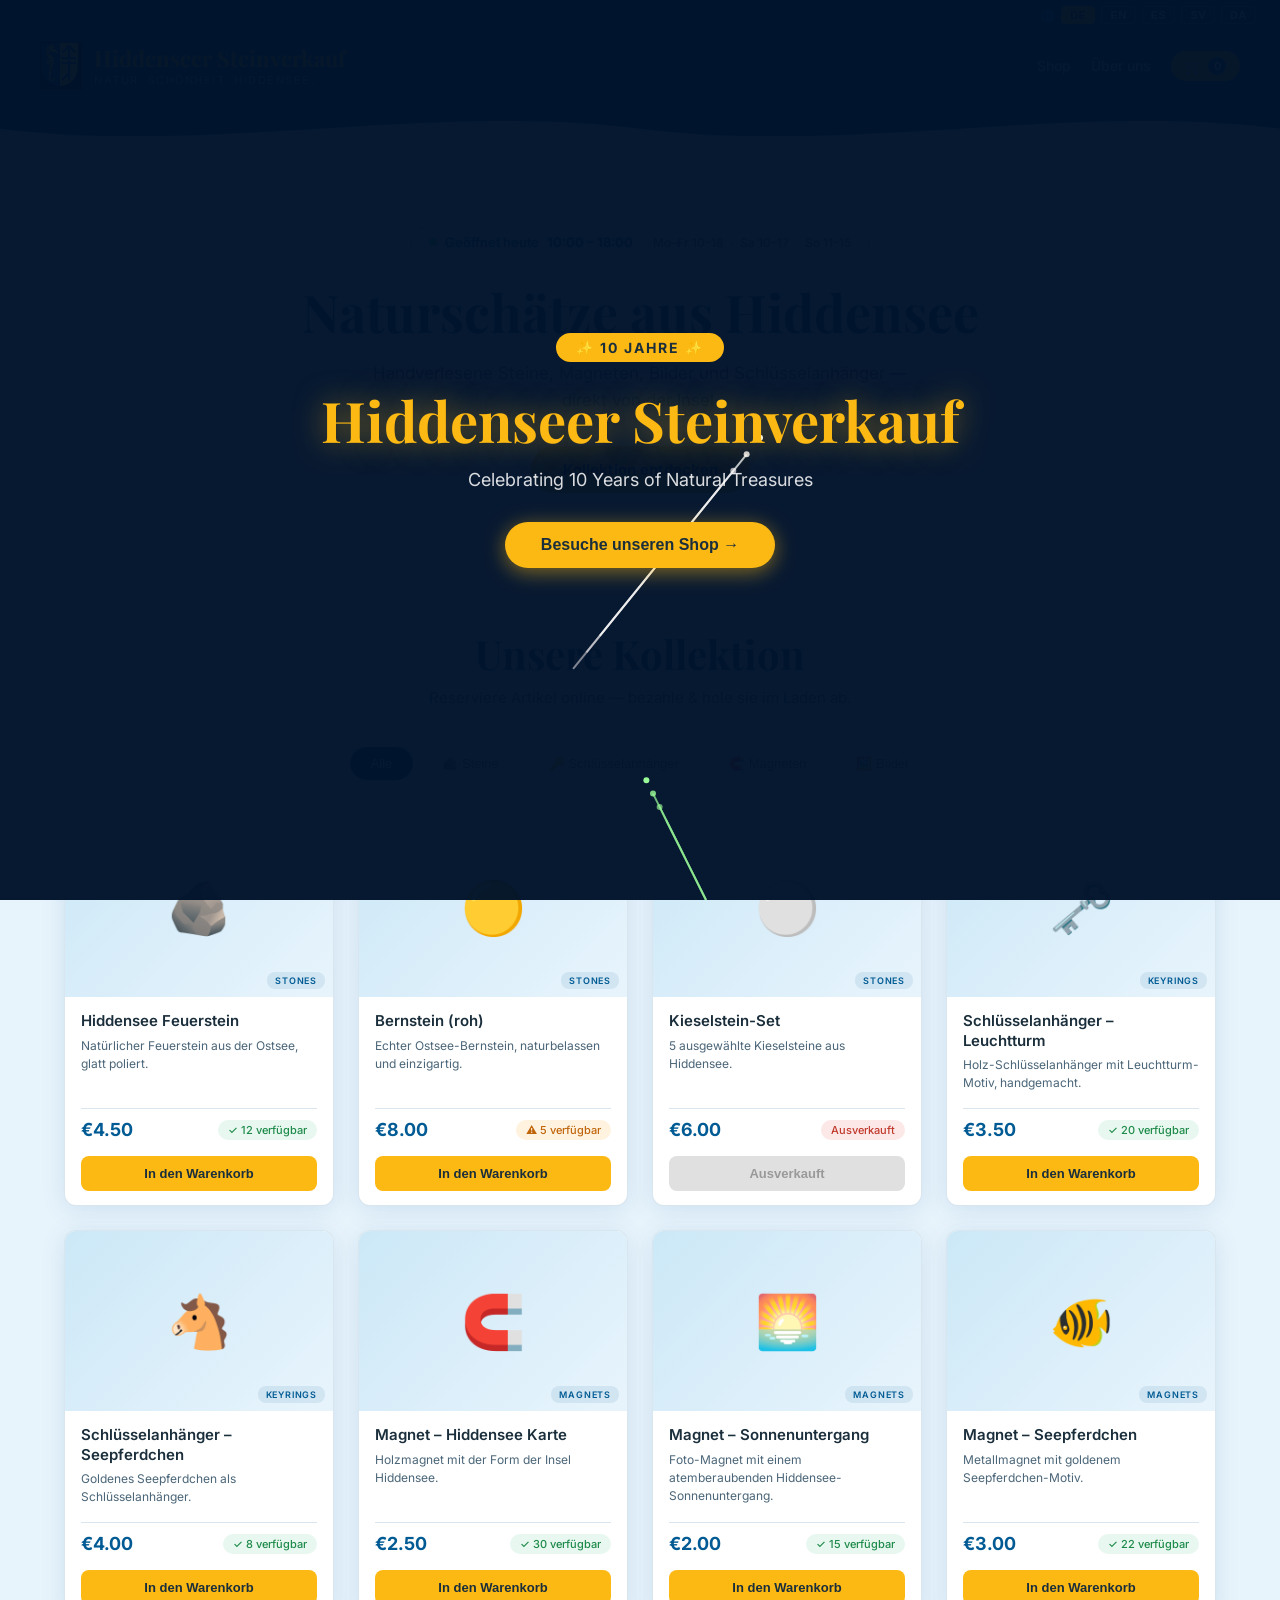
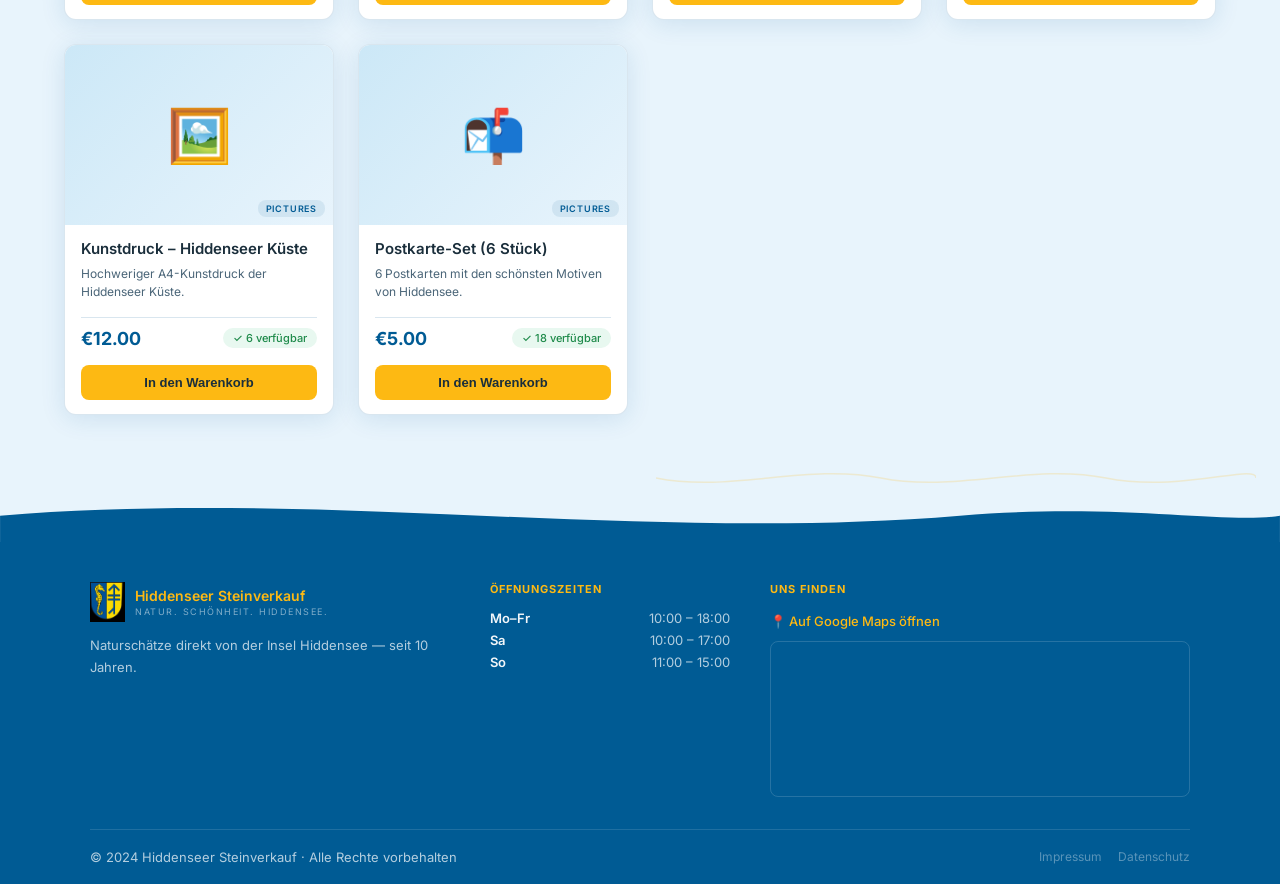
==== index.html @ f37fffea "upload" ====
<!DOCTYPE html>
<html lang="en">
<head>
<meta charset="UTF-8">
<meta name="viewport" content="width=device-width, initial-scale=1.0">
<title>Hiddenseer Steinverkauf</title>
<link rel="stylesheet" href="css/style.css">
<link href="https://fonts.googleapis.com/css2?family=Playfair+Display:wght@400;700&family=Inter:wght@300;400;500;600&display=swap" rel="stylesheet">
</head>
<body>

<!-- ANNIVERSARY FIREWORKS OVERLAY -->
<div id="anniversary-overlay">
  <canvas id="fireworks-canvas"></canvas>
  <div id="anniversary-text">
    <div class="anni-badge">✨ 10 Jahre ✨</div>
    <h1>Hiddenseer Steinverkauf</h1>
    <p>Celebrating 10 Years of Natural Treasures</p>
    <button onclick="closeOverlay()">Besuche unseren Shop →</button>
  </div>
</div>

<!-- LANGUAGE SELECTOR -->
<div id="lang-bar">
  <span>🌐</span>
  <button class="lang-btn active" onclick="setLang('de')">DE</button>
  <button class="lang-btn" onclick="setLang('en')">EN</button>
  <button class="lang-btn" onclick="setLang('es')">ES</button>
  <button class="lang-btn" onclick="setLang('sv')">SV</button>
  <button class="lang-btn" onclick="setLang('da')">DA</button>
</div>

<!-- HEADER -->
<header>
  <div class="header-inner">
    <div class="logo-area">
      <img src="images/wappen.png" alt="Wappen Hiddensee" class="site-crest">
      <div>
        <h1 class="site-title">Hiddenseer Steinverkauf</h1>
        <p class="site-sub" data-i18n="tagline">Natur · Schönheit · Hiddensee</p>
      </div>
    </div>
    <nav>
      <a href="#shop" data-i18n="nav_shop">Shop</a>
      <a href="about.html" data-i18n="nav_about">Über uns</a>
      <div id="basket-icon" onclick="toggleBasket()">
        🛒 <span id="basket-count">0</span>
      </div>
    </nav>
  </div>
</header>

<!-- WAVE HEADER → HERO -->
<div class="wave-top">
  <svg viewBox="0 0 1440 60" xmlns="http://www.w3.org/2000/svg"><path d="M0,30 C240,60 480,0 720,30 C960,60 1200,0 1440,30 L1440,60 L0,60 Z" fill="#e8f4fc"/></svg>
</div>

<!-- HERO -->
<section id="hero">
  <div class="hero-content">
    <div class="opening-hours-badge">
      <span class="oh-dot"></span>
      <span data-i18n="open_status">Geöffnet heute</span>
      <span class="oh-times">10:00 – 18:00</span>
      <span class="oh-sep">·</span>
      <span class="oh-extra">Mo–Fr 10–18 &nbsp;·&nbsp; Sa 10–17 &nbsp;·&nbsp; So 11–15</span>
    </div>
    <h2 data-i18n="hero_title">Naturschätze aus Hiddensee</h2>
    <p data-i18n="hero_sub">Handverlesene Steine, Magneten, Bilder und Schlüsselanhänger — direkt von der Insel.</p>
    <a href="#shop" class="cta-btn" data-i18n="hero_cta">Kollektion entdecken</a>
  </div>
</section>

<!-- WAVE SCATTER -->
<div class="wave-scatter">
  <svg viewBox="0 0 800 40" xmlns="http://www.w3.org/2000/svg"><path d="M0,20 C100,0 200,40 300,20 C400,0 500,40 600,20 C700,0 800,40 800,20" stroke="#005B94" stroke-width="2" fill="none" opacity="0.2"/></svg>
</div>

<!-- SHOP SECTION -->
<section id="shop">
  <div class="section-header">
    <h2 data-i18n="shop_title">Unsere Kollektion</h2>
    <p data-i18n="shop_sub">Reserviere Artikel online — bezahle &amp; hole sie im Laden ab.</p>
  </div>

  <div class="filters">
    <button class="filter-btn active" onclick="filterCat('all', event)" data-i18n="filter_all">Alle</button>
    <button class="filter-btn" onclick="filterCat('stones', event)" data-i18n="filter_stones">🪨 Steine</button>
    <button class="filter-btn" onclick="filterCat('keyrings', event)" data-i18n="filter_keyrings">🔑 Schlüsselanhänger</button>
    <button class="filter-btn" onclick="filterCat('magnets', event)" data-i18n="filter_magnets">🧲 Magneten</button>
    <button class="filter-btn" onclick="filterCat('pictures', event)" data-i18n="filter_pictures">🖼️ Bilder</button>
  </div>

  <div id="product-grid" class="product-grid"></div>
</section>

<!-- WAVE SCATTER 2 -->
<div class="wave-scatter right">
  <svg viewBox="0 0 800 40" xmlns="http://www.w3.org/2000/svg"><path d="M0,20 C100,40 200,0 300,20 C400,40 500,0 600,20 C700,40 800,0 800,20" stroke="#FDB913" stroke-width="2" fill="none" opacity="0.3"/></svg>
</div>

<!-- BASKET DRAWER -->
<div id="basket-drawer" class="hidden">
  <div class="drawer-overlay" onclick="toggleBasket()"></div>
  <div class="drawer-panel">
    <div class="drawer-header">
      <h3 data-i18n="basket_title">🛒 Dein Warenkorb</h3>
      <button onclick="toggleBasket()">✕</button>
    </div>
    <div id="basket-items"></div>
    <div id="basket-empty" data-i18n="basket_empty">Dein Warenkorb ist leer.</div>
    <div id="basket-footer" class="hidden">
      <div class="basket-total"><span data-i18n="total">Gesamt:</span> <strong id="basket-total-price">€0.00</strong></div>
      <button class="cta-btn full-width" onclick="showCheckout()" data-i18n="checkout_btn">Zur Reservierung</button>
    </div>
  </div>
</div>

<!-- CHECKOUT MODAL -->
<div id="checkout-modal" class="modal hidden">
  <div class="modal-overlay" onclick="closeCheckout()"></div>
  <div class="modal-box">
    <button class="modal-close" onclick="closeCheckout()">✕</button>
    <h3 data-i18n="checkout_title">Artikel reservieren</h3>
    <p class="checkout-info" data-i18n="checkout_info">⏱️ Reservierungen sind <strong>24 Stunden</strong> gültig. Mit einem Kommentar können wir eine andere Zeit vereinbaren.</p>
    <div id="checkout-summary"></div>
    <div class="form-group">
      <label data-i18n="label_name">Dein Name *</label>
      <input type="text" id="checkout-name" placeholder="Vollständiger Name" required>
    </div>
    <div class="form-group">
      <label data-i18n="label_comment">Kommentar (optional)</label>
      <textarea id="checkout-comment" rows="3" placeholder="z.B. Abholung am Samstag nach 15 Uhr..."></textarea>
    </div>
    <button class="cta-btn full-width" onclick="submitReservation()" data-i18n="submit_btn">Jetzt reservieren</button>
  </div>
</div>

<!-- SUCCESS MODAL -->
<div id="success-modal" class="modal hidden">
  <div class="modal-overlay" onclick="closeSuccess()"></div>
  <div class="modal-box success-box">
    <div class="success-icon">✅</div>
    <h3 id="success-title">Reservierung bestätigt!</h3>
    <p id="success-msg"></p>
    <button class="cta-btn full-width" onclick="closeSuccess()">Schließen</button>
  </div>
</div>

<!-- WAVE BEFORE FOOTER -->
<div class="wave-footer">
  <svg viewBox="0 0 1440 60" xmlns="http://www.w3.org/2000/svg"><path d="M0,30 C360,0 720,60 1080,30 C1260,15 1380,40 1440,30 L1440,60 L0,60 Z" fill="#005B94"/></svg>
</div>

<!-- FOOTER -->
<footer>
  <div class="footer-inner">

    <!-- col 1: brand -->
    <div class="footer-col">
      <div class="footer-logo-row">
        <img src="images/wappen.png" alt="Wappen Hiddensee" class="footer-crest">
        <div>
          <div class="footer-site-title">Hiddenseer Steinverkauf</div>
          <div class="footer-site-sub" data-i18n="tagline">Natur · Schönheit · Hiddensee</div>
        </div>
      </div>
      <p data-i18n="footer_about">Naturschätze direkt von der Insel Hiddensee — seit 10 Jahren.</p>
    </div>

    <!-- col 2: opening hours -->
    <div class="footer-col">
      <h4 data-i18n="footer_hours">Öffnungszeiten</h4>
      <div class="footer-hours">
        <div class="fh-row"><strong data-i18n="mon_fri">Mo – Fr</strong><span>10:00 – 18:00</span></div>
        <div class="fh-row"><strong data-i18n="sat">Samstag</strong><span>10:00 – 17:00</span></div>
        <div class="fh-row"><strong data-i18n="sun">Sonntag</strong><span>11:00 – 15:00</span></div>
      </div>
    </div>

    <!-- col 3: map -->
    <div class="footer-col">
      <h4 data-i18n="footer_find">Uns finden</h4>
      <a class="map-link" href="https://www.google.com/maps/place/Hiddenseer+Steinverkauf/@54.5853744,13.1050483,19z/data=!3m1!4b1!4m6!3m5!1s0x47aca70046155349:0xa0bb24fb8f7de038!8m2!3d54.5853744!4d13.105692!16s%2Fg%2F11xrpz3xcw" target="_blank" data-i18n="footer_map">📍 Auf Google Maps öffnen</a>
      <div class="map-embed">
        <iframe
          src="https://www.google.com/maps/embed?pb=!1m18!1m12!1m3!1d361.3!2d13.1050483!3d54.5853744!2m3!1f0!2f0!3f0!3m2!1i1024!2i768!4f13.1!3m3!1m2!1s0x47aca70046155349%3A0xa0bb24fb8f7de038!2sHiddenseer+Steinverkauf!5e0!3m2!1sde!2sde!4v1"
          width="100%" height="150" style="border:0;border-radius:8px;" allowfullscreen="" loading="lazy">
        </iframe>
      </div>
    </div>

  </div>
  <div class="footer-bottom">
    <p>© 2024 Hiddenseer Steinverkauf · <span data-i18n="footer_rights">Alle Rechte vorbehalten</span></p>
    <div class="footer-legal">
      <a href="#">Impressum</a>
      <a href="#">Datenschutz</a>
    </div>
  </div>
</footer>

<script src="js/i18n.js"></script>
<script src="js/products.js"></script>
<script src="js/fireworks.js"></script>
<script src="js/app.js"></script>
</body>
</html>
---- css/style.css ----
/* ===== HIDDENSEER STEINVERKAUF — MAIN STYLES ===== */
:root {
  --blue: #005B94;
  --gold: #FDB913;
  --bg: #e8f4fc;
  --bg-light: #f2f9ff;
  --white: #ffffff;
  --text: #1a2e3b;
  --text-muted: #4a6578;
  --border: rgba(0,91,148,0.15);
  --radius: 12px;
  --shadow: 0 4px 24px rgba(0,91,148,0.12);
  --transition: 0.22s ease;
}

* { box-sizing: border-box; margin: 0; padding: 0; }
html { scroll-behavior: smooth; }
body {
  font-family: 'Inter', sans-serif;
  background: var(--bg);
  color: var(--text);
  min-height: 100vh;
  overflow-x: hidden;
}

/* ===== LANG BAR ===== */
#lang-bar {
  background: var(--blue);
  color: #fff;
  display: flex;
  align-items: center;
  gap: 6px;
  padding: 6px 24px;
  font-size: 12px;
  justify-content: flex-end;
}

.lang-btn {
  background: transparent;
  border: 1px solid rgba(255,255,255,0.3);
  color: #fff;
  padding: 2px 8px;
  border-radius: 4px;
  cursor: pointer;
  font-size: 11px;
  font-weight: 600;
  letter-spacing: 0.5px;
  transition: var(--transition);
}
.lang-btn:hover, .lang-btn.active {
  background: var(--gold);
  border-color: var(--gold);
  color: var(--text);
}

/* ===== HEADER ===== */
header {
  background: var(--blue);
  color: #fff;
  padding: 12px 24px;
  position: sticky;
  top: 0;
  z-index: 100;
  box-shadow: 0 2px 12px rgba(0,91,148,0.3);
}

.header-inner {
  max-width: 1200px;
  margin: 0 auto;
  display: flex;
  align-items: center;
  justify-content: space-between;
  gap: 16px;
}

.logo-area {
  display: flex;
  align-items: center;
  gap: 12px;
}

.site-crest {
  height: 48px;
  width: auto;
  display: block;
}

.site-title {
  font-family: 'Playfair Display', serif;
  font-size: 22px;
  font-weight: 700;
  color: var(--gold);
  line-height: 1.2;
}

.site-sub {
  font-size: 11px;
  color: rgba(255,255,255,0.65);
  letter-spacing: 1.5px;
  text-transform: uppercase;
  margin-top: 2px;
}

nav {
  display: flex;
  align-items: center;
  gap: 20px;
}

nav a {
  color: rgba(255,255,255,0.85);
  text-decoration: none;
  font-size: 14px;
  font-weight: 500;
  transition: var(--transition);
  padding: 4px 0;
  border-bottom: 2px solid transparent;
}
nav a:hover, nav a.active {
  color: var(--gold);
  border-bottom-color: var(--gold);
}

#basket-icon {
  background: var(--gold);
  color: var(--text);
  border-radius: 20px;
  padding: 6px 14px;
  cursor: pointer;
  font-weight: 700;
  font-size: 14px;
  display: flex;
  align-items: center;
  gap: 6px;
  transition: var(--transition);
}
#basket-icon:hover { background: #e5a610; }

#basket-count {
  background: var(--blue);
  color: #fff;
  border-radius: 50%;
  width: 18px;
  height: 18px;
  display: inline-flex;
  align-items: center;
  justify-content: center;
  font-size: 11px;
}

/* ===== WAVES ===== */
.wave-top { line-height: 0; background: var(--blue); }
.wave-top svg, .wave-footer svg { display: block; width: 100%; }
.wave-footer { line-height: 0; }

.wave-scatter { margin: -8px 0; padding: 0 24px; opacity: 0.6; }
.wave-scatter.right { text-align: right; }
.wave-scatter svg { max-width: 600px; }

/* ===== HERO ===== */
#hero {
  background: linear-gradient(160deg, #cce8f7 0%, #e8f4fc 60%, #f2f9ff 100%);
  padding: 72px 24px 60px;
  text-align: center;
}

.opening-hours-badge {
  display: inline-flex;
  align-items: center;
  gap: 8px;
  background: rgba(0,91,148,0.08);
  border: 1px solid var(--border);
  border-radius: 20px;
  padding: 6px 18px;
  font-size: 13px;
  margin-bottom: 24px;
  color: var(--blue);
  font-weight: 500;
  flex-wrap: wrap;
  justify-content: center;
}

.oh-dot {
  width: 8px; height: 8px;
  border-radius: 50%;
  background: #2ecc71;
  animation: pulse 2s infinite;
  flex-shrink: 0;
}
@keyframes pulse { 0%,100%{opacity:1} 50%{opacity:0.4} }

.oh-times { font-weight: 700; color: var(--blue); }
.oh-sep { color: rgba(0,91,148,0.4); }
.oh-extra { font-size: 12px; color: var(--text-muted); }

#hero h2 {
  font-family: 'Playfair Display', serif;
  font-size: clamp(28px, 5vw, 52px);
  color: var(--blue);
  margin-bottom: 16px;
  line-height: 1.2;
}

#hero p {
  font-size: 17px;
  color: var(--text-muted);
  max-width: 560px;
  margin: 0 auto 32px;
  line-height: 1.6;
}

.cta-btn {
  display: inline-block;
  background: var(--gold);
  color: var(--text);
  font-weight: 700;
  font-size: 15px;
  padding: 14px 32px;
  border-radius: 50px;
  border: none;
  cursor: pointer;
  text-decoration: none;
  transition: var(--transition);
  box-shadow: 0 4px 16px rgba(253,185,19,0.4);
}
.cta-btn:hover {
  background: #e5a610;
  transform: translateY(-2px);
  box-shadow: 0 6px 20px rgba(253,185,19,0.5);
}
.cta-btn.full-width { width: 100%; text-align: center; }

/* ===== SHOP SECTION ===== */
#shop {
  max-width: 1200px;
  margin: 0 auto;
  padding: 56px 24px;
}

.section-header { text-align: center; margin-bottom: 40px; }
.section-header h2 {
  font-family: 'Playfair Display', serif;
  font-size: clamp(24px, 4vw, 40px);
  color: var(--blue);
  margin-bottom: 8px;
}
.section-header p { color: var(--text-muted); font-size: 15px; }

/* FILTERS */
.filters {
  display: flex;
  gap: 8px;
  flex-wrap: wrap;
  justify-content: center;
  margin-bottom: 36px;
}

.filter-btn {
  background: var(--white);
  border: 1.5px solid var(--border);
  color: var(--text-muted);
  padding: 8px 20px;
  border-radius: 20px;
  cursor: pointer;
  font-size: 13px;
  font-weight: 500;
  transition: var(--transition);
}
.filter-btn:hover, .filter-btn.active {
  background: var(--blue);
  border-color: var(--blue);
  color: #fff;
}

/* PRODUCT GRID */
.product-grid {
  display: grid;
  grid-template-columns: repeat(auto-fill, minmax(220px, 1fr));
  gap: 24px;
}

.product-card {
  background: var(--white);
  border-radius: var(--radius);
  overflow: hidden;
  box-shadow: var(--shadow);
  transition: var(--transition);
  border: 1px solid var(--border);
  display: flex;
  flex-direction: column;
}
.product-card:hover {
  transform: translateY(-4px);
  box-shadow: 0 8px 32px rgba(0,91,148,0.18);
}

.product-img {
  width: 100%;
  height: 180px;
  object-fit: cover;
  background: linear-gradient(135deg, #cce8f7, #e8f4fc);
  display: flex;
  align-items: center;
  justify-content: center;
  font-size: 52px;
  position: relative;
}
.product-img img { width: 100%; height: 100%; object-fit: cover; }

.product-cat-badge {
  position: absolute;
  bottom: 8px; right: 8px;
  background: rgba(0,91,148,0.09);
  color: var(--blue);
  font-size: 9px;
  font-weight: 600;
  letter-spacing: 0.8px;
  text-transform: uppercase;
  padding: 3px 8px;
  border-radius: 8px;
}

.product-body {
  padding: 14px 16px;
  flex: 1;
  display: flex;
  flex-direction: column;
  gap: 6px;
}

.product-name { font-size: 15px; font-weight: 600; color: var(--text); line-height: 1.3; }
.product-desc { font-size: 12px; color: var(--text-muted); line-height: 1.5; flex: 1; }

.product-footer {
  display: flex;
  align-items: center;
  justify-content: space-between;
  margin-top: 10px;
  padding-top: 10px;
  border-top: 1px solid var(--border);
}

.product-price { font-size: 18px; font-weight: 700; color: var(--blue); }

.product-stock { font-size: 11px; font-weight: 500; padding: 3px 10px; border-radius: 10px; }
.stock-ok  { background: #e8f8f0; color: #1e8a4a; }
.stock-low { background: #fff3e0; color: #c0640a; }
.stock-out { background: #fde8e8; color: #c0392b; }

.add-to-basket-btn {
  width: 100%;
  margin-top: 10px;
  background: var(--gold);
  color: var(--text);
  border: none;
  border-radius: 8px;
  padding: 10px;
  font-size: 13px;
  font-weight: 700;
  cursor: pointer;
  transition: var(--transition);
}
.add-to-basket-btn:hover:not(:disabled) {
  background: #e5a610;
  transform: translateY(-1px);
}
.add-to-basket-btn:disabled {
  background: #e0e0e0;
  color: #999;
  cursor: not-allowed;
}

/* ===== BASKET DRAWER ===== */
.drawer-overlay {
  position: fixed; inset: 0;
  background: rgba(0,0,0,0.4);
  z-index: 200;
}
.drawer-panel {
  position: fixed;
  right: 0; top: 0; bottom: 0;
  width: min(400px, 95vw);
  background: var(--white);
  z-index: 201;
  display: flex;
  flex-direction: column;
  box-shadow: -4px 0 32px rgba(0,0,0,0.15);
  animation: slideIn 0.25s ease;
}
@keyframes slideIn { from{transform:translateX(100%)} to{transform:translateX(0)} }

.drawer-header {
  display: flex;
  align-items: center;
  justify-content: space-between;
  padding: 20px 24px;
  border-bottom: 1px solid var(--border);
  background: var(--blue);
  color: #fff;
}
.drawer-header h3 { font-size: 16px; font-weight: 600; }
.drawer-header button { background: none; border: none; color: #fff; font-size: 20px; cursor: pointer; }

#basket-items { flex: 1; overflow-y: auto; padding: 16px; }
#basket-empty { text-align: center; color: var(--text-muted); padding: 40px 16px; font-size: 14px; }

.basket-item {
  display: flex;
  align-items: center;
  gap: 12px;
  padding: 12px 0;
  border-bottom: 1px solid var(--border);
  font-size: 14px;
}
.basket-item-emoji { font-size: 28px; }
.basket-item-info { flex: 1; }
.basket-item-name { font-weight: 600; color: var(--text); }
.basket-item-price { color: var(--blue); font-weight: 600; font-size: 13px; }
.basket-item-remove { background: none; border: none; color: #e74c3c; cursor: pointer; font-size: 16px; }

#basket-footer {
  padding: 20px 24px;
  border-top: 1px solid var(--border);
  display: flex;
  flex-direction: column;
  gap: 12px;
}
.basket-total { font-size: 16px; font-weight: 600; color: var(--text); display: flex; justify-content: space-between; }

/* ===== MODALS ===== */
.modal { position: fixed; inset: 0; z-index: 300; display: flex; align-items: center; justify-content: center; }
.modal-overlay { position: absolute; inset: 0; background: rgba(0,0,0,0.5); }
.modal-box {
  position: relative;
  background: var(--white);
  border-radius: 16px;
  padding: 36px;
  width: min(500px, 95vw);
  max-height: 90vh;
  overflow-y: auto;
  box-shadow: 0 20px 60px rgba(0,0,0,0.25);
  animation: modalIn 0.25s ease;
}
@keyframes modalIn { from{opacity:0;transform:scale(0.95) translateY(10px)} to{opacity:1;transform:scale(1) translateY(0)} }

.modal-close { position: absolute; top: 16px; right: 16px; background: none; border: none; font-size: 20px; cursor: pointer; color: var(--text-muted); }
.modal-box h3 { font-family: 'Playfair Display', serif; font-size: 22px; color: var(--blue); margin-bottom: 12px; }

.checkout-info {
  background: #fff8e1; border: 1px solid #ffe082; border-radius: 8px;
  padding: 12px 16px; font-size: 13px; color: #7a5a00; margin-bottom: 20px;
}
.form-group { margin-bottom: 16px; }
.form-group label { display: block; font-size: 13px; font-weight: 600; color: var(--text); margin-bottom: 6px; }
.form-group input, .form-group textarea {
  width: 100%; border: 1.5px solid var(--border); border-radius: 8px;
  padding: 10px 14px; font-size: 14px; font-family: 'Inter', sans-serif;
  transition: var(--transition); background: var(--bg-light); color: var(--text);
}
.form-group input:focus, .form-group textarea:focus { outline: none; border-color: var(--blue); background: #fff; }
.form-group textarea { resize: vertical; }

#checkout-summary { background: var(--bg); border-radius: 8px; padding: 12px 16px; margin-bottom: 20px; font-size: 13px; }

.success-box { text-align: center; padding: 48px 36px; }
.success-icon { font-size: 56px; margin-bottom: 16px; }
.success-box h3 { color: #27ae60; margin-bottom: 12px; }
.success-box p { color: var(--text-muted); font-size: 15px; margin-bottom: 24px; }

/* ===== ANNIVERSARY OVERLAY ===== */
#anniversary-overlay {
  position: fixed; inset: 0; z-index: 1000;
  background: rgba(0,30,60,0.95);
  display: flex; align-items: center; justify-content: center;
}
#fireworks-canvas { position: absolute; inset: 0; width: 100%; height: 100%; }
#anniversary-text { position: relative; z-index: 2; text-align: center; color: #fff; padding: 24px; }
.anni-badge {
  display: inline-block; background: var(--gold); color: var(--text);
  font-weight: 700; font-size: 14px; letter-spacing: 2px; padding: 6px 20px;
  border-radius: 20px; margin-bottom: 20px; text-transform: uppercase;
}
#anniversary-text h1 {
  font-family: 'Playfair Display', serif;
  font-size: clamp(24px, 6vw, 56px); color: var(--gold);
  margin-bottom: 12px; text-shadow: 0 0 30px rgba(253,185,19,0.5);
}
#anniversary-text p { font-size: 18px; color: rgba(255,255,255,0.85); margin-bottom: 32px; }
#anniversary-text button {
  background: var(--gold); color: var(--text); border: none; padding: 14px 36px;
  border-radius: 50px; font-size: 16px; font-weight: 700; cursor: pointer;
  transition: var(--transition); box-shadow: 0 4px 20px rgba(253,185,19,0.5);
}
#anniversary-text button:hover { background: #fff; transform: scale(1.04); }

/* ===== FOOTER ===== */
footer { background: var(--blue); color: rgba(255,255,255,0.9); padding: 40px 24px 0; }

.footer-inner {
  max-width: 1100px; margin: 0 auto;
  display: grid; grid-template-columns: 1.2fr 0.8fr 1.4fr;
  gap: 40px; padding-bottom: 32px;
  border-bottom: 1px solid rgba(255,255,255,0.12);
}

.footer-logo-row { display: flex; align-items: center; gap: 10px; margin-bottom: 12px; }
.footer-crest { height: 40px; width: auto; display: block; }
.footer-site-title { font-size: 14px; font-weight: 600; color: var(--gold); }
.footer-site-sub { font-size: 9px; color: rgba(255,255,255,0.5); letter-spacing: 1.5px; text-transform: uppercase; margin-top: 2px; }

footer h4 { font-size: 11px; font-weight: 700; color: var(--gold); margin-bottom: 14px; letter-spacing: 1px; text-transform: uppercase; }
footer p { font-size: 13px; line-height: 1.7; color: rgba(255,255,255,0.7); }

.footer-hours { display: flex; flex-direction: column; gap: 6px; }
.fh-row { display: flex; justify-content: space-between; font-size: 13px; gap: 12px; }
.fh-row strong { color: rgba(255,255,255,0.95); font-weight: 600; }
.fh-row span { color: rgba(255,255,255,0.7); }

.map-link {
  display: inline-flex; align-items: center; gap: 5px;
  color: var(--gold); text-decoration: none; font-size: 13px;
  font-weight: 500; margin-bottom: 12px; transition: var(--transition);
}
.map-link:hover { color: #fff; text-decoration: underline; }
.map-embed { border-radius: 8px; overflow: hidden; border: 1px solid rgba(255,255,255,0.15); }

.footer-bottom {
  max-width: 1100px; margin: 0 auto;
  display: flex; align-items: center; justify-content: space-between;
  padding: 16px 0; font-size: 12px; color: rgba(255,255,255,0.35);
}
.footer-legal { display: flex; gap: 16px; }
.footer-legal a { color: rgba(255,255,255,0.35); text-decoration: none; font-size: 12px; transition: var(--transition); }
.footer-legal a:hover { color: rgba(255,255,255,0.7); }

/* ===== ABOUT PAGE ===== */
#about-hero { background: linear-gradient(160deg, #cce8f7, #e8f4fc); padding: 72px 24px; text-align: center; }
.about-eyebrow { font-size: 12px; font-weight: 700; letter-spacing: 3px; text-transform: uppercase; color: var(--gold); display: block; margin-bottom: 12px; }
#about-hero h2 { font-family: 'Playfair Display', serif; font-size: clamp(28px, 5vw, 48px); color: var(--blue); margin-bottom: 16px; }
#about-hero p { font-size: 17px; color: var(--text-muted); max-width: 560px; margin: 0 auto; line-height: 1.7; }

.about-content { max-width: 1100px; margin: 0 auto; padding: 64px 24px; }
.about-grid { display: grid; grid-template-columns: 1fr 1fr; gap: 48px; align-items: start; }
.about-text h3 { font-family: 'Playfair Display', serif; font-size: 26px; color: var(--blue); margin-bottom: 20px; }
.about-text p { color: var(--text-muted); line-height: 1.8; font-size: 15px; margin-bottom: 16px; }
.about-values { display: flex; flex-direction: column; gap: 16px; }
.value-card { background: var(--white); border: 1px solid var(--border); border-radius: var(--radius); padding: 20px; display: flex; gap: 16px; align-items: flex-start; box-shadow: var(--shadow); }
.value-icon { font-size: 28px; }
.value-card h4 { font-weight: 600; color: var(--blue); margin-bottom: 4px; }
.value-card p { font-size: 13px; color: var(--text-muted); line-height: 1.5; }

.anni-section { background: var(--gold); padding: 56px 24px; }
.anni-inner { max-width: 700px; margin: 0 auto; display: flex; align-items: center; gap: 40px; }
.anni-number { font-family: 'Playfair Display', serif; font-size: 96px; font-weight: 700; color: var(--blue); line-height: 1; flex-shrink: 0; }
.anni-text-block h3 { font-family: 'Playfair Display', serif; font-size: 28px; color: var(--blue); margin-bottom: 12px; }
.anni-text-block p { color: rgba(0,30,60,0.75); font-size: 15px; line-height: 1.7; }

/* ===== UTILITIES ===== */
.hidden { display: none !important; }

/* ===== RESPONSIVE ===== */
@media (max-width: 900px) {
  .footer-inner { grid-template-columns: 1fr 1fr; }
  .footer-inner .footer-col:last-child { grid-column: 1 / -1; }
}
@media (max-width: 768px) {
  .header-inner { flex-direction: column; gap: 12px; }
  nav { gap: 12px; flex-wrap: wrap; justify-content: center; }
  .site-title { font-size: 17px; }
  .about-grid { grid-template-columns: 1fr; gap: 32px; }
  .anni-inner { flex-direction: column; text-align: center; }
  .anni-number { font-size: 72px; }
  .modal-box { padding: 24px 20px; }
  .footer-inner { grid-template-columns: 1fr; gap: 28px; }
  .oh-extra { display: none; }
  .footer-bottom { flex-direction: column; gap: 8px; text-align: center; }
}
@media (prefers-reduced-motion: reduce) { * { animation: none !important; transition: none !important; } }
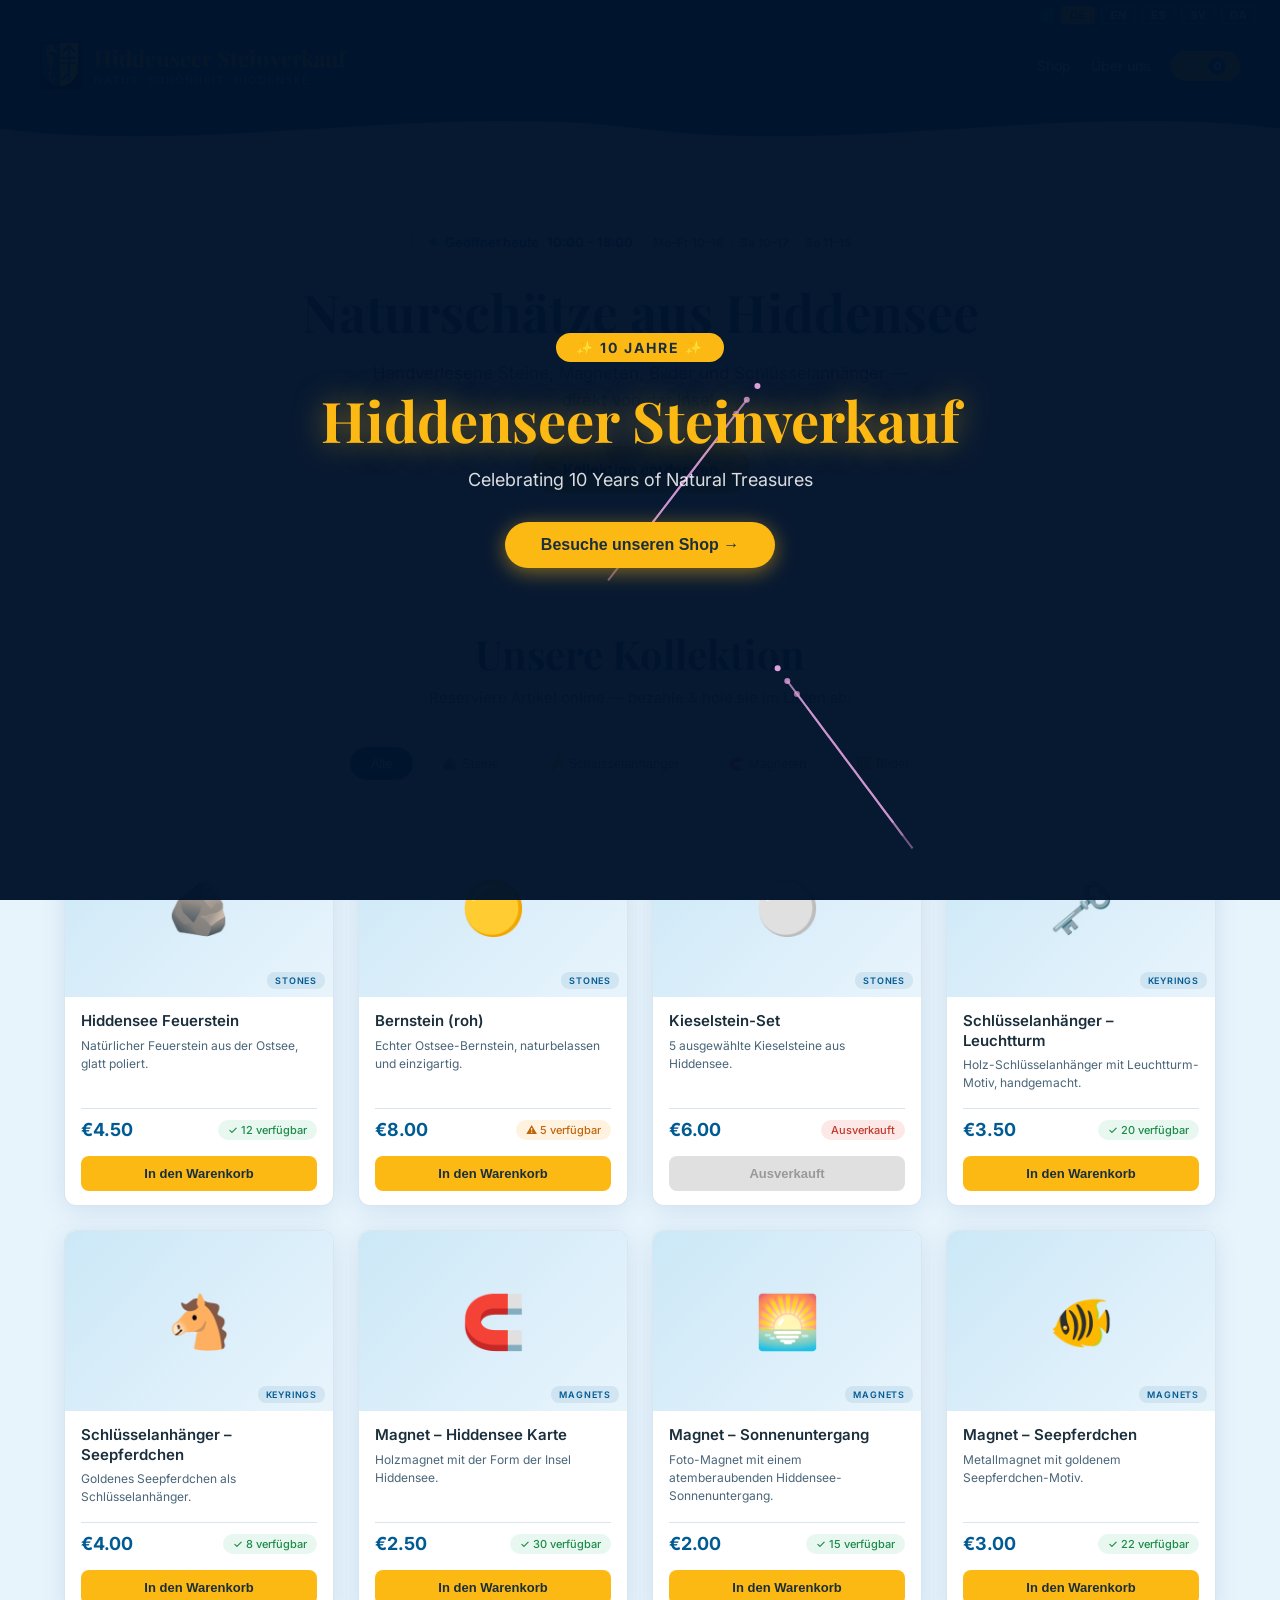
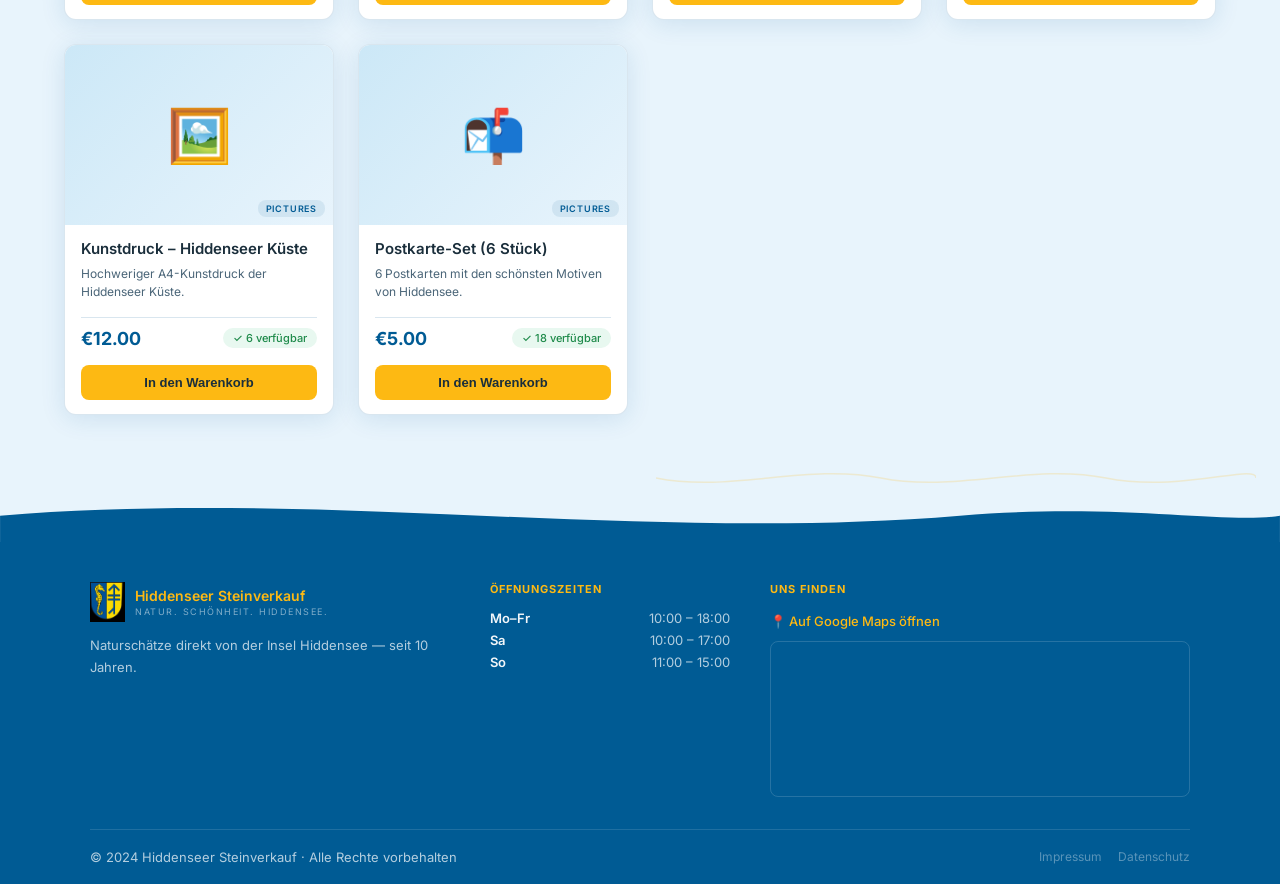
==== commit 9b17c1c0: "Updload dynamic" ====
--- a/index.html
+++ b/index.html
@@ -202,6 +202,7 @@
 
 <script src="js/i18n.js"></script>
 <script src="js/products.js"></script>
+<script src="js/stock.js"></script>
 <script src="js/fireworks.js"></script>
 <script src="js/app.js"></script>
 </body>
